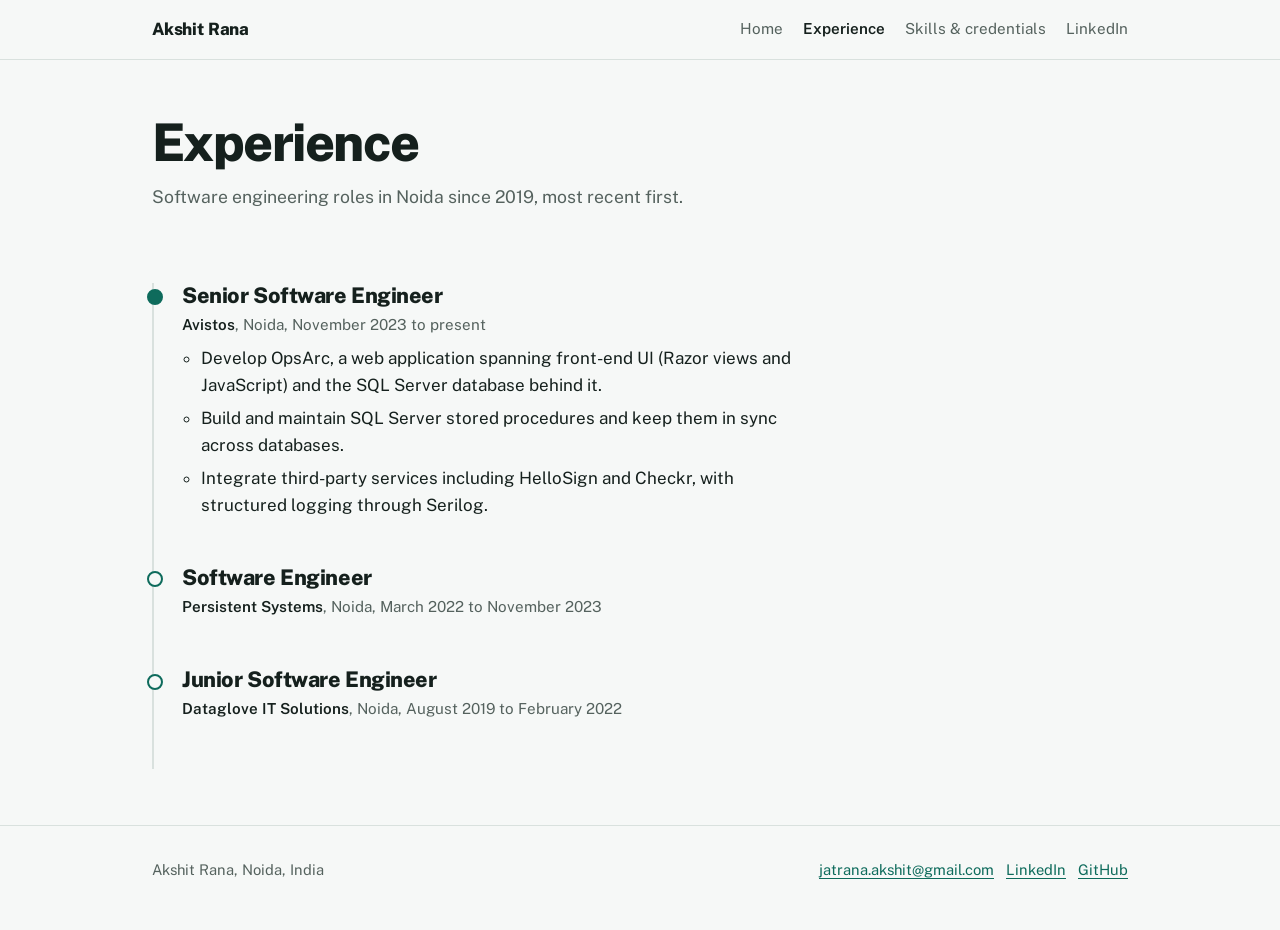
==== experience.html @ 20ec57c6 "Add profile site" ====
<!DOCTYPE html>
<html lang="en">
<head>
<meta charset="utf-8">
<meta name="viewport" content="width=device-width, initial-scale=1">
<meta name="theme-color" content="#0E6B5C">
<title>Experience | Akshit Rana</title>
<meta name="description" content="Akshit Rana is a Senior Software Engineer at Avistos building secure, scalable web applications with ASP.NET Core, C#, SQL Server and Azure.">
<link rel="preconnect" href="https://fonts.googleapis.com">
<link rel="preconnect" href="https://fonts.gstatic.com" crossorigin>
<link href="https://fonts.googleapis.com/css2?family=Public+Sans:wght@400;600;800&display=swap" rel="stylesheet">
<link rel="stylesheet" href="styles.css">
</head>
<body>
<header class="site-header">
  <div class="wrap">
    <a class="brand" href="index.html">Akshit Rana</a>
    <nav class="site-nav" aria-label="Main">
      <a href="index.html">Home</a>
      <a href="experience.html" aria-current="page">Experience</a>
      <a href="skills.html">Skills &amp; credentials</a>
      <a href="https://www.linkedin.com/in/akshitjatrana">LinkedIn</a>
    </nav>
  </div>
</header>
<main>
<div class="wrap">
  <div class="page-head">
    <h1>Experience</h1>
    <p>Software engineering roles in Noida since 2019, most recent first.</p>
  </div>
  <section class="block" aria-label="Roles">
    <ol class="timeline">
      <li class="current">
        <h2 style="font-size:1.35rem;margin:0 0 .25rem">Senior Software Engineer</h2>
        <p class="when"><span class="org">Avistos</span>, Noida, November 2023 to present</p>
        <ul>
          <li>Develop OpsArc, a web application spanning front-end UI (Razor views and JavaScript) and the SQL Server database behind it.</li>
          <li>Build and maintain SQL Server stored procedures and keep them in sync across databases.</li>
          <li>Integrate third-party services including HelloSign and Checkr, with structured logging through Serilog.</li>
        </ul>
      </li>
      <li>
        <h2 style="font-size:1.35rem;margin:0 0 .25rem">Software Engineer</h2>
        <p class="when"><span class="org">Persistent Systems</span>, Noida, March 2022 to November 2023</p>
      </li>
      <li>
        <h2 style="font-size:1.35rem;margin:0 0 .25rem">Junior Software Engineer</h2>
        <p class="when"><span class="org">Dataglove IT Solutions</span>, Noida, August 2019 to February 2022</p>
      </li>
    </ol>
  </section>
</div>
</main>
<footer class="site-footer">
  <div class="wrap">
    <span>Akshit Rana, Noida, India</span>
    <span><a href="mailto:jatrana.akshit@gmail.com">jatrana.akshit@gmail.com</a> &nbsp; <a href="https://www.linkedin.com/in/akshitjatrana">LinkedIn</a> &nbsp; <a href="https://github.com/akshitranadeveloper">GitHub</a></span>
  </div>
</footer>
</body>
</html>
---- styles.css ----
:root {
  --bg: #F6F8F7;
  --surface: #FFFFFF;
  --ink: #15201D;
  --muted: #55625E;
  --line: #D9E1DE;
  --accent: #0E6B5C;
  --accent-ink: #FFFFFF;
  --accent-soft: #DCEEE9;
  --t1: #9FD3C6;
  --t2: #4FA894;
  --t3: #0E6B5C;
  color-scheme: light;
}
@media (prefers-color-scheme: dark) {
  :root {
    --bg: #0F1715;
    --surface: #15201D;
    --ink: #E6EEEB;
    --muted: #9AAAA5;
    --line: #26332F;
    --accent: #4FC1A6;
    --accent-ink: #0F1715;
    --accent-soft: #173A33;
    --t1: #24524A;
    --t2: #2F8A76;
    --t3: #4FC1A6;
    color-scheme: dark;
  }
}

* { box-sizing: border-box; }
html { -webkit-text-size-adjust: 100%; }
body {
  margin: 0;
  background: var(--bg);
  color: var(--ink);
  font-family: "Public Sans", "Segoe UI", system-ui, -apple-system, sans-serif;
  font-size: 1.0625rem;
  line-height: 1.6;
}
img { max-width: 100%; display: block; }
a { color: var(--accent); text-underline-offset: 3px; }
a:focus-visible, .btn:focus-visible {
  outline: 3px solid var(--accent);
  outline-offset: 3px;
  border-radius: 4px;
}

.wrap { max-width: 64rem; margin: 0 auto; padding: 0 1.5rem; }

/* Header */
.site-header { border-bottom: 1px solid var(--line); }
.site-header .wrap {
  display: flex; align-items: center; justify-content: space-between;
  gap: 1rem; flex-wrap: wrap; padding-top: 1rem; padding-bottom: 1rem;
}
.brand { font-weight: 800; color: var(--ink); text-decoration: none; letter-spacing: -0.01em; }
.site-nav { display: flex; gap: 0.25rem 1.25rem; flex-wrap: wrap; }
.site-nav a { color: var(--muted); text-decoration: none; font-size: 0.95rem; }
.site-nav a:hover, .site-nav a[aria-current="page"] { color: var(--ink); }
.site-nav a[aria-current="page"] { font-weight: 600; }

/* Hero */
.hero { padding: 4rem 0 3rem; }
.hero-grid {
  display: grid; grid-template-columns: 1fr auto; gap: 3rem; align-items: start;
}
.hero h1 {
  font-size: clamp(2.6rem, 7vw, 4.5rem);
  line-height: 1;
  letter-spacing: -0.035em;
  font-weight: 800;
  margin: 0 0 0.75rem;
}
.role { font-size: 1.25rem; color: var(--muted); margin: 0 0 1.5rem; }
.lede { font-size: 1.2rem; max-width: 38rem; margin: 0 0 2rem; }
.actions { display: flex; gap: 0.75rem; flex-wrap: wrap; }
.btn {
  display: inline-block; padding: 0.7rem 1.2rem; border-radius: 6px;
  font-weight: 600; font-size: 0.95rem; text-decoration: none;
  border: 1.5px solid var(--accent);
}
.btn-primary { background: var(--accent); color: var(--accent-ink); }
.btn-secondary { color: var(--accent); background: transparent; }

.avatar {
  position: relative; width: 11rem; height: 11rem; border-radius: 50%;
  background: var(--accent-soft); color: var(--accent);
  display: grid; place-items: center; font-weight: 800; font-size: 3rem;
  overflow: hidden; flex-shrink: 0;
}
.avatar img { position: absolute; inset: 0; width: 100%; height: 100%; object-fit: cover; }

.facts {
  display: grid; grid-template-columns: repeat(4, 1fr); gap: 1.5rem;
  margin: 3rem 0 0; padding: 1.5rem 0 0; border-top: 1px solid var(--line);
}
.facts dt { font-size: 0.85rem; color: var(--muted); }
.facts dd { margin: 0.2rem 0 0; font-weight: 600; }

/* Career bar: the one memorable element */
.career { padding: 2.5rem 0 1rem; }
.career-bar { display: flex; height: 3.25rem; border-radius: 6px; overflow: hidden; }
.career-bar span { display: block; }
.career-legend {
  display: flex; margin-top: 0.75rem; gap: 0;
}
.career-legend div { padding-right: 1rem; font-size: 0.9rem; line-height: 1.35; }
.career-legend strong { display: block; font-size: 0.95rem; }
.career-legend small { color: var(--muted); font-size: 0.85rem; }
.c1 { flex: 31; } .c2 { flex: 20; } .c3 { flex: 36; }
.career-bar .c1 { background: var(--t1); }
.career-bar .c2 { background: var(--t2); }
.career-bar .c3 { background: var(--t3); }

/* Sections */
section.block { padding: 3.5rem 0; border-top: 1px solid var(--line); }
section.block:first-of-type { border-top: 0; }
h2 { font-size: 1.75rem; letter-spacing: -0.02em; line-height: 1.2; margin: 0 0 1.25rem; font-weight: 800; }
h3 { font-size: 1.1rem; margin: 0 0 0.35rem; line-height: 1.3; }
.prose { max-width: 40rem; }
.prose p { margin: 0 0 1rem; }

.areas { display: grid; grid-template-columns: repeat(3, 1fr); gap: 2rem 2.5rem; }
.areas p { margin: 0; color: var(--muted); font-size: 0.98rem; }

.explore { list-style: none; padding: 0; margin: 0; display: grid; grid-template-columns: repeat(2, 1fr); gap: 1rem; }
.explore a { height: 100%;
  display: block; padding: 1.25rem 1.4rem; border: 1px solid var(--line); border-radius: 8px;
  background: var(--surface); text-decoration: none; color: var(--ink);
}
.explore a:hover { border-color: var(--accent); }
.explore strong { display: block; color: var(--accent); margin-bottom: 0.2rem; }
.explore span { color: var(--muted); font-size: 0.95rem; }

/* Page header for inner pages */
.page-head { padding: 3.5rem 0 1rem; }
.page-head h1 { font-size: clamp(2.2rem, 5vw, 3.25rem); letter-spacing: -0.03em; line-height: 1.05; margin: 0 0 0.75rem; font-weight: 800; }
.page-head p { color: var(--muted); max-width: 38rem; margin: 0; font-size: 1.1rem; }

/* Timeline (experience) */
.timeline { list-style: none; margin: 0; padding: 0; border-left: 2px solid var(--line); }
.timeline li { position: relative; padding: 0 0 2.5rem 1.75rem; }
.timeline li::before {
  content: ""; position: absolute; left: -7px; top: 0.4rem;
  width: 12px; height: 12px; border-radius: 50%; background: var(--bg); border: 2px solid var(--accent);
}
.timeline li.current::before { background: var(--accent); }
.when { color: var(--muted); font-size: 0.95rem; margin: 0 0 0.5rem; }
.org { font-weight: 600; color: var(--ink); }
.timeline ul { margin: 0.5rem 0 0; padding-left: 1.2rem; max-width: 40rem; }
.timeline ul li { padding: 0 0 0.35rem; }
.timeline ul li::before { display: none; }

/* Skills */
.skill-groups { display: grid; grid-template-columns: repeat(2, 1fr); gap: 2rem 3rem; }
.tags { list-style: none; padding: 0; margin: 0.5rem 0 0; display: flex; flex-wrap: wrap; gap: 0.5rem; }
.tags li { background: var(--accent-soft); color: var(--ink); padding: 0.3rem 0.7rem; border-radius: 4px; font-size: 0.92rem; }

.certs { display: grid; grid-template-columns: repeat(2, 1fr); gap: 1rem; }
.cert { background: var(--surface); border: 1px solid var(--line); border-radius: 8px; padding: 1.25rem 1.4rem; }
.cert p { margin: 0.15rem 0; color: var(--muted); font-size: 0.95rem; }
.cert code { font-family: inherit; font-weight: 600; color: var(--ink); }

.edu { list-style: none; padding: 0; margin: 0; }
.edu li { padding: 1rem 0; border-bottom: 1px solid var(--line); display: flex; justify-content: space-between; gap: 1rem; flex-wrap: wrap; }
.edu li:last-child { border-bottom: 0; }
.edu p { margin: 0; color: var(--muted); }
.edu .yrs { color: var(--muted); font-size: 0.95rem; white-space: nowrap; }

/* Footer */
.site-footer { border-top: 1px solid var(--line); padding: 2rem 0 3rem; color: var(--muted); font-size: 0.92rem; }
.site-footer .wrap { display: flex; justify-content: space-between; gap: 1rem; flex-wrap: wrap; }

/* Page-load: one orchestrated moment on the career bar */
@media (prefers-reduced-motion: no-preference) {
  .career-bar span { transform-origin: left; animation: grow 0.9s cubic-bezier(.2,.7,.2,1) both; }
  .career-bar .c2 { animation-delay: 0.25s; }
  .career-bar .c3 { animation-delay: 0.5s; }
  @keyframes grow { from { transform: scaleX(0); } to { transform: scaleX(1); } }
}

@media (max-width: 760px) {
  .hero { padding-top: 2.5rem; }
  .hero-grid { grid-template-columns: 1fr; gap: 1.75rem; }
  .avatar { order: -1; width: 7.5rem; height: 7.5rem; font-size: 2rem; }
  .facts { grid-template-columns: repeat(2, 1fr); }
  .areas, .skill-groups, .certs, .explore { grid-template-columns: 1fr; }
  .career-legend { flex-direction: column; gap: 0.5rem; }
  .career-legend div { flex: none !important; }
}
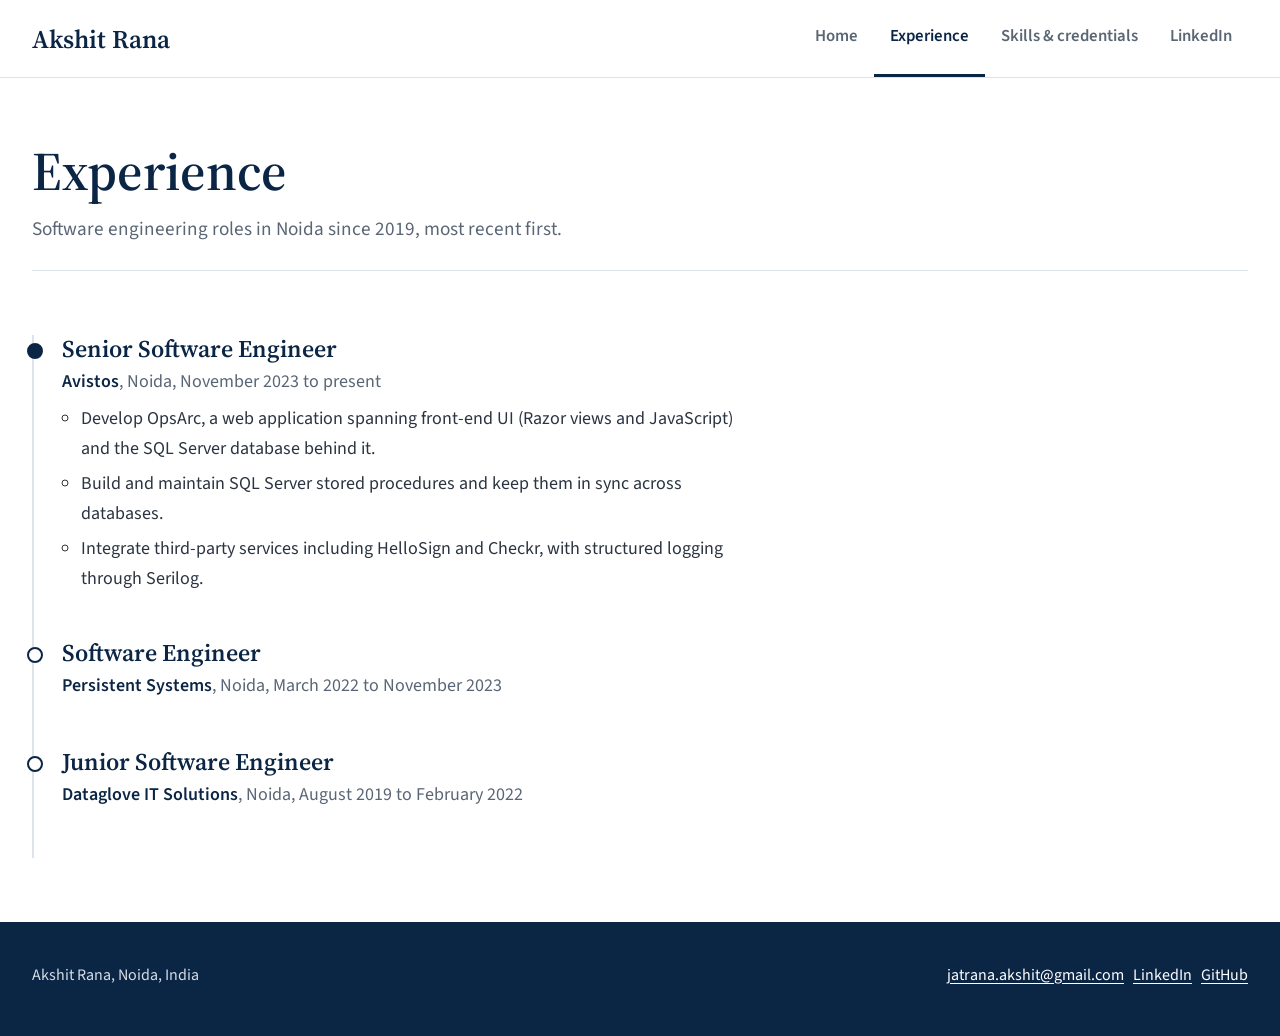
==== commit b4aa4d01: "Add files via upload" ====
--- a/experience.html
+++ b/experience.html
@@ -3,13 +3,13 @@
 <head>
 <meta charset="utf-8">
 <meta name="viewport" content="width=device-width, initial-scale=1">
-<meta name="theme-color" content="#0E6B5C">
+<meta name="theme-color" content="#0B3C6F">
 <title>Experience | Akshit Rana</title>
 <meta name="description" content="Akshit Rana is a Senior Software Engineer at Avistos building secure, scalable web applications with ASP.NET Core, C#, SQL Server and Azure.">
 <link rel="preconnect" href="https://fonts.googleapis.com">
 <link rel="preconnect" href="https://fonts.gstatic.com" crossorigin>
-<link href="https://fonts.googleapis.com/css2?family=Public+Sans:wght@400;600;800&display=swap" rel="stylesheet">
-<link rel="stylesheet" href="styles.css">
+<link href="https://fonts.googleapis.com/css2?family=Source+Serif+4:opsz,wght@8..60,600&family=Source+Sans+3:wght@400;600;700&display=swap" rel="stylesheet">
+<link rel="stylesheet" href="styles.css?v=5">
 </head>
 <body>
 <header class="site-header">
@@ -32,7 +32,7 @@
   <section class="block" aria-label="Roles">
     <ol class="timeline">
       <li class="current">
-        <h2 style="font-size:1.35rem;margin:0 0 .25rem">Senior Software Engineer</h2>
+        <h2 style="margin:0 0 .25rem">Senior Software Engineer</h2>
         <p class="when"><span class="org">Avistos</span>, Noida, November 2023 to present</p>
         <ul>
           <li>Develop OpsArc, a web application spanning front-end UI (Razor views and JavaScript) and the SQL Server database behind it.</li>
@@ -41,11 +41,11 @@
         </ul>
       </li>
       <li>
-        <h2 style="font-size:1.35rem;margin:0 0 .25rem">Software Engineer</h2>
+        <h2 style="margin:0 0 .25rem">Software Engineer</h2>
         <p class="when"><span class="org">Persistent Systems</span>, Noida, March 2022 to November 2023</p>
       </li>
       <li>
-        <h2 style="font-size:1.35rem;margin:0 0 .25rem">Junior Software Engineer</h2>
+        <h2 style="margin:0 0 .25rem">Junior Software Engineer</h2>
         <p class="when"><span class="org">Dataglove IT Solutions</span>, Noida, August 2019 to February 2022</p>
       </li>
     </ol>
--- a/styles.css
+++ b/styles.css
@@ -1,192 +1,176 @@
 :root {
-  --bg: #F6F8F7;
+  --bg: #FFFFFF;
+  --band: #F2F6FA;
   --surface: #FFFFFF;
-  --ink: #15201D;
-  --muted: #55625E;
-  --line: #D9E1DE;
-  --accent: #0E6B5C;
+  --ink: #0B2545;
+  --text: #2B3440;
+  --muted: #5A6675;
+  --line: #DCE3EA;
+  --accent: #1F5FA8;
   --accent-ink: #FFFFFF;
-  --accent-soft: #DCEEE9;
-  --t1: #9FD3C6;
-  --t2: #4FA894;
-  --t3: #0E6B5C;
+  --accent-soft: #E6EEF7;
+  --t1: #A9C4E4;
+  --t2: #4F82C0;
+  --t3: #0B3C6F;
   color-scheme: light;
-}
-@media (prefers-color-scheme: dark) {
-  :root {
-    --bg: #0F1715;
-    --surface: #15201D;
-    --ink: #E6EEEB;
-    --muted: #9AAAA5;
-    --line: #26332F;
-    --accent: #4FC1A6;
-    --accent-ink: #0F1715;
-    --accent-soft: #173A33;
-    --t1: #24524A;
-    --t2: #2F8A76;
-    --t3: #4FC1A6;
-    color-scheme: dark;
-  }
 }
 
 * { box-sizing: border-box; }
 html { -webkit-text-size-adjust: 100%; }
 body {
-  margin: 0;
-  background: var(--bg);
-  color: var(--ink);
-  font-family: "Public Sans", "Segoe UI", system-ui, -apple-system, sans-serif;
-  font-size: 1.0625rem;
-  line-height: 1.6;
+  margin: 0; background: var(--bg); color: var(--text);
+  font-family: "Source Sans 3", "Segoe UI", system-ui, -apple-system, sans-serif;
+  font-size: 1.125rem; line-height: 1.65;
 }
 img { max-width: 100%; display: block; }
 a { color: var(--accent); text-underline-offset: 3px; }
-a:focus-visible, .btn:focus-visible {
-  outline: 3px solid var(--accent);
-  outline-offset: 3px;
-  border-radius: 4px;
+a:focus-visible, .btn:focus-visible { outline: 3px solid var(--accent); outline-offset: 3px; border-radius: 4px; }
+h1, h2, .brand, .explore-title {
+  font-family: "Source Serif 4", Georgia, "Times New Roman", serif;
+  color: var(--ink);
 }
 
-.wrap { max-width: 64rem; margin: 0 auto; padding: 0 1.5rem; }
+.wrap { max-width: 82rem; margin: 0 auto; padding: 0 2rem; }
 
 /* Header */
-.site-header { border-bottom: 1px solid var(--line); }
-.site-header .wrap {
-  display: flex; align-items: center; justify-content: space-between;
-  gap: 1rem; flex-wrap: wrap; padding-top: 1rem; padding-bottom: 1rem;
+.site-header { border-bottom: 1px solid var(--line); background: var(--bg); }
+.site-header .wrap { display: flex; align-items: stretch; justify-content: space-between; gap: 1rem; flex-wrap: wrap; }
+.brand { font-size: 1.6rem; font-weight: 600; text-decoration: none; padding: 1.1rem 0; }
+.site-nav { display: flex; flex-wrap: wrap; }
+.site-nav a {
+  display: flex; align-items: center; padding: 0 1rem; color: var(--muted);
+  text-decoration: none; font-weight: 600; font-size: 1.05rem;
+  border-bottom: 3px solid transparent;
 }
-.brand { font-weight: 800; color: var(--ink); text-decoration: none; letter-spacing: -0.01em; }
-.site-nav { display: flex; gap: 0.25rem 1.25rem; flex-wrap: wrap; }
-.site-nav a { color: var(--muted); text-decoration: none; font-size: 0.95rem; }
-.site-nav a:hover, .site-nav a[aria-current="page"] { color: var(--ink); }
-.site-nav a[aria-current="page"] { font-weight: 600; }
+.site-nav a:hover { color: var(--ink); }
+.site-nav a[aria-current="page"] { color: var(--ink); border-bottom-color: var(--ink); }
 
 /* Hero */
-.hero { padding: 4rem 0 3rem; }
-.hero-grid {
-  display: grid; grid-template-columns: 1fr auto; gap: 3rem; align-items: start;
-}
-.hero h1 {
-  font-size: clamp(2.6rem, 7vw, 4.5rem);
-  line-height: 1;
-  letter-spacing: -0.035em;
-  font-weight: 800;
-  margin: 0 0 0.75rem;
-}
-.role { font-size: 1.25rem; color: var(--muted); margin: 0 0 1.5rem; }
-.lede { font-size: 1.2rem; max-width: 38rem; margin: 0 0 2rem; }
+.hero { padding: 4.5rem 0 3.5rem; }
+.hero-grid { display: grid; grid-template-columns: 1fr auto; gap: 3rem; align-items: start; }
+.hero h1 { font-size: clamp(2.6rem, 6vw, 4rem); line-height: 1.05; font-weight: 600; margin: 0 0 0.6rem; }
+.role { font-size: 1.35rem; color: var(--muted); margin: 0 0 1.5rem; }
+.lede { font-size: 1.25rem; max-width: 40rem; margin: 0 0 2rem; }
 .actions { display: flex; gap: 0.75rem; flex-wrap: wrap; }
-.btn {
-  display: inline-block; padding: 0.7rem 1.2rem; border-radius: 6px;
-  font-weight: 600; font-size: 0.95rem; text-decoration: none;
-  border: 1.5px solid var(--accent);
-}
-.btn-primary { background: var(--accent); color: var(--accent-ink); }
-.btn-secondary { color: var(--accent); background: transparent; }
+.btn { display: inline-block; padding: 0.7rem 1.3rem; border-radius: 4px; font-weight: 600; text-decoration: none; border: 1.5px solid var(--ink); }
+.btn-primary { background: var(--ink); color: var(--accent-ink); }
+.btn-secondary { color: var(--ink); background: transparent; }
 
 .avatar {
-  position: relative; width: 11rem; height: 11rem; border-radius: 50%;
-  background: var(--accent-soft); color: var(--accent);
-  display: grid; place-items: center; font-weight: 800; font-size: 3rem;
-  overflow: hidden; flex-shrink: 0;
+  position: relative; width: 14rem; height: 14rem; border-radius: 50%;
+  background: var(--accent-soft); color: var(--ink);
+  display: grid; place-items: center; font-weight: 700; font-size: 3rem; overflow: hidden; flex-shrink: 0;
 }
 .avatar img { position: absolute; inset: 0; width: 100%; height: 100%; object-fit: cover; }
 
-.facts {
-  display: grid; grid-template-columns: repeat(4, 1fr); gap: 1.5rem;
-  margin: 3rem 0 0; padding: 1.5rem 0 0; border-top: 1px solid var(--line);
-}
-.facts dt { font-size: 0.85rem; color: var(--muted); }
-.facts dd { margin: 0.2rem 0 0; font-weight: 600; }
+.facts { display: grid; grid-template-columns: repeat(4, 1fr); gap: 1.5rem; margin: 3rem 0 0; padding: 1.5rem 0 0; border-top: 1px solid var(--line); }
+.facts dt { font-size: 0.95rem; color: var(--muted); }
+.facts dd { margin: 0.2rem 0 0; font-weight: 600; color: var(--ink); }
 
-/* Career bar: the one memorable element */
-.career { padding: 2.5rem 0 1rem; }
-.career-bar { display: flex; height: 3.25rem; border-radius: 6px; overflow: hidden; }
+/* Career bar */
+.career { padding: 2rem 0 3rem; }
+.career-bar { display: flex; height: 3rem; border-radius: 4px; overflow: hidden; }
 .career-bar span { display: block; }
-.career-legend {
-  display: flex; margin-top: 0.75rem; gap: 0;
-}
-.career-legend div { padding-right: 1rem; font-size: 0.9rem; line-height: 1.35; }
-.career-legend strong { display: block; font-size: 0.95rem; }
-.career-legend small { color: var(--muted); font-size: 0.85rem; }
+.career-legend { display: flex; margin-top: 0.75rem; }
+.career-legend div { padding-right: 1rem; font-size: 0.95rem; line-height: 1.35; }
+.career-legend strong { display: block; color: var(--ink); }
+.career-legend small { color: var(--muted); font-size: 0.9rem; }
 .c1 { flex: 31; } .c2 { flex: 20; } .c3 { flex: 36; }
-.career-bar .c1 { background: var(--t1); }
-.career-bar .c2 { background: var(--t2); }
-.career-bar .c3 { background: var(--t3); }
+.career-bar .c1 { background: var(--t1); } .career-bar .c2 { background: var(--t2); } .career-bar .c3 { background: var(--t3); }
 
 /* Sections */
-section.block { padding: 3.5rem 0; border-top: 1px solid var(--line); }
-section.block:first-of-type { border-top: 0; }
-h2 { font-size: 1.75rem; letter-spacing: -0.02em; line-height: 1.2; margin: 0 0 1.25rem; font-weight: 800; }
-h3 { font-size: 1.1rem; margin: 0 0 0.35rem; line-height: 1.3; }
-.prose { max-width: 40rem; }
+section.block { padding: 4rem 0; border-top: 1px solid var(--line); }
+.band { background: var(--band); border-top: 1px solid var(--line); border-bottom: 1px solid var(--line); padding: 4.5rem 0; }
+.band + .wrap section.block:first-child { border-top: 0; }
+h2 { font-size: clamp(2rem, 4vw, 2.6rem); line-height: 1.15; margin: 0 0 1.25rem; font-weight: 600; }
+h3 { font-size: 1.15rem; margin: 0 0 0.35rem; line-height: 1.3; color: var(--ink); }
+.prose { max-width: 44rem; }
 .prose p { margin: 0 0 1rem; }
+.hint { color: var(--muted); margin: -0.25rem 0 1.75rem; }
 
 .areas { display: grid; grid-template-columns: repeat(3, 1fr); gap: 2rem 2.5rem; }
-.areas p { margin: 0; color: var(--muted); font-size: 0.98rem; }
+.areas p { margin: 0; color: var(--text); }
 
-.explore { list-style: none; padding: 0; margin: 0; display: grid; grid-template-columns: repeat(2, 1fr); gap: 1rem; }
-.explore a { height: 100%;
-  display: block; padding: 1.25rem 1.4rem; border: 1px solid var(--line); border-radius: 8px;
-  background: var(--surface); text-decoration: none; color: var(--ink);
+/* Badges */
+.badges { list-style: none; padding: 0; margin: 0; display: flex; flex-wrap: wrap; gap: 1.25rem; align-items: center; }
+.badge { display: block; text-decoration: none; border-radius: 6px; }
+.badge img { width: auto; height: 5.75rem; }
+.badge-text { display: none; }
+.badge.noimg .badge-text {
+  display: flex; flex-direction: column; justify-content: center; text-align: center;
+  width: 5.75rem; height: 5.75rem; padding: 0.4rem; border: 1.5px solid var(--ink); border-radius: 6px;
+  background: var(--surface); color: var(--ink); font-weight: 600; font-size: 0.75rem; line-height: 1.2;
 }
-.explore a:hover { border-color: var(--accent); }
-.explore strong { display: block; color: var(--accent); margin-bottom: 0.2rem; }
-.explore span { color: var(--muted); font-size: 0.95rem; }
+.badge.noimg .badge-text small { display: block; font-weight: 400; color: var(--muted); font-size: 0.65rem; }
 
-/* Page header for inner pages */
-.page-head { padding: 3.5rem 0 1rem; }
-.page-head h1 { font-size: clamp(2.2rem, 5vw, 3.25rem); letter-spacing: -0.03em; line-height: 1.05; margin: 0 0 0.75rem; font-weight: 800; }
-.page-head p { color: var(--muted); max-width: 38rem; margin: 0; font-size: 1.1rem; }
+/* Explore list */
+.explore { list-style: none; padding: 0; margin: 0; border-top: 1px solid var(--line); }
+.explore li { display: grid; grid-template-columns: 18rem 1fr; gap: 2rem; align-items: baseline; padding: 1.25rem 0; border-bottom: 1px solid var(--line); }
+.explore-title { font-size: 1.7rem; font-weight: 600; color: var(--accent); text-decoration: none; }
+.explore-title:hover { text-decoration: underline; }
+.explore p { margin: 0; }
 
-/* Timeline (experience) */
+/* Inner pages */
+.page-head { padding: 4rem 0 1.5rem; }
+.page-head h1 { font-size: clamp(2.4rem, 5vw, 3.4rem); line-height: 1.1; margin: 0 0 0.75rem; font-weight: 600; }
+.page-head p { color: var(--muted); max-width: 42rem; margin: 0; font-size: 1.2rem; }
+
 .timeline { list-style: none; margin: 0; padding: 0; border-left: 2px solid var(--line); }
-.timeline li { position: relative; padding: 0 0 2.5rem 1.75rem; }
-.timeline li::before {
-  content: ""; position: absolute; left: -7px; top: 0.4rem;
-  width: 12px; height: 12px; border-radius: 50%; background: var(--bg); border: 2px solid var(--accent);
-}
-.timeline li.current::before { background: var(--accent); }
-.when { color: var(--muted); font-size: 0.95rem; margin: 0 0 0.5rem; }
+.timeline > li { position: relative; padding: 0 0 2.5rem 1.75rem; }
+.timeline > li::before { content: ""; position: absolute; left: -7px; top: 0.5rem; width: 12px; height: 12px; border-radius: 50%; background: var(--bg); border: 2px solid var(--ink); }
+.timeline > li.current::before { background: var(--ink); }
+.timeline h2 { font-size: 1.5rem !important; }
+.when { color: var(--muted); margin: 0 0 0.5rem; }
 .org { font-weight: 600; color: var(--ink); }
-.timeline ul { margin: 0.5rem 0 0; padding-left: 1.2rem; max-width: 40rem; }
+.timeline ul { margin: 0.5rem 0 0; padding-left: 1.2rem; max-width: 44rem; }
 .timeline ul li { padding: 0 0 0.35rem; }
-.timeline ul li::before { display: none; }
 
-/* Skills */
 .skill-groups { display: grid; grid-template-columns: repeat(2, 1fr); gap: 2rem 3rem; }
 .tags { list-style: none; padding: 0; margin: 0.5rem 0 0; display: flex; flex-wrap: wrap; gap: 0.5rem; }
-.tags li { background: var(--accent-soft); color: var(--ink); padding: 0.3rem 0.7rem; border-radius: 4px; font-size: 0.92rem; }
+.tags li { background: var(--accent-soft); color: var(--ink); padding: 0.3rem 0.75rem; border-radius: 4px; font-size: 1rem; }
 
-.certs { display: grid; grid-template-columns: repeat(2, 1fr); gap: 1rem; }
-.cert { background: var(--surface); border: 1px solid var(--line); border-radius: 8px; padding: 1.25rem 1.4rem; }
-.cert p { margin: 0.15rem 0; color: var(--muted); font-size: 0.95rem; }
+.certs { display: grid; grid-template-columns: repeat(2, 1fr); gap: 1rem; margin-top: 2rem; }
+.cert { background: var(--surface); border: 1px solid var(--line); border-radius: 6px; padding: 1.25rem 1.4rem; }
+.cert p { margin: 0.15rem 0; color: var(--muted); }
 .cert code { font-family: inherit; font-weight: 600; color: var(--ink); }
 
 .edu { list-style: none; padding: 0; margin: 0; }
 .edu li { padding: 1rem 0; border-bottom: 1px solid var(--line); display: flex; justify-content: space-between; gap: 1rem; flex-wrap: wrap; }
 .edu li:last-child { border-bottom: 0; }
 .edu p { margin: 0; color: var(--muted); }
-.edu .yrs { color: var(--muted); font-size: 0.95rem; white-space: nowrap; }
+.edu .yrs { color: var(--muted); white-space: nowrap; }
 
 /* Footer */
-.site-footer { border-top: 1px solid var(--line); padding: 2rem 0 3rem; color: var(--muted); font-size: 0.92rem; }
+.site-footer { background: var(--ink); color: #D5DEE8; padding: 2.5rem 0 3rem; font-size: 1rem; }
+.site-footer a { color: #FFFFFF; }
 .site-footer .wrap { display: flex; justify-content: space-between; gap: 1rem; flex-wrap: wrap; }
 
-/* Page-load: one orchestrated moment on the career bar */
 @media (prefers-reduced-motion: no-preference) {
   .career-bar span { transform-origin: left; animation: grow 0.9s cubic-bezier(.2,.7,.2,1) both; }
-  .career-bar .c2 { animation-delay: 0.25s; }
-  .career-bar .c3 { animation-delay: 0.5s; }
+  .career-bar .c2 { animation-delay: 0.25s; } .career-bar .c3 { animation-delay: 0.5s; }
   @keyframes grow { from { transform: scaleX(0); } to { transform: scaleX(1); } }
 }
 
-@media (max-width: 760px) {
+@media (max-width: 800px) {
+  .wrap { padding: 0 1.25rem; }
+  .site-nav a { padding: 0.6rem 0.75rem; }
   .hero { padding-top: 2.5rem; }
   .hero-grid { grid-template-columns: 1fr; gap: 1.75rem; }
-  .avatar { order: -1; width: 7.5rem; height: 7.5rem; font-size: 2rem; }
+  .avatar { order: -1; width: 8rem; height: 8rem; font-size: 2rem; }
   .facts { grid-template-columns: repeat(2, 1fr); }
-  .areas, .skill-groups, .certs, .explore { grid-template-columns: 1fr; }
+  .areas, .skill-groups, .certs { grid-template-columns: 1fr; }
+  .explore li { grid-template-columns: 1fr; gap: 0.25rem; }
   .career-legend { flex-direction: column; gap: 0.5rem; }
   .career-legend div { flex: none !important; }
 }
+
+/* Certification list */
+.cert-list { list-style: none; padding: 0; margin: 0; display: grid; grid-template-columns: repeat(2, 1fr); gap: 1.75rem 3rem; }
+.cert-list li { display: flex; align-items: center; gap: 1.25rem; }
+.cert-list .badge img { height: 6.5rem; width: auto; }
+.cert-list .badge.noimg .badge-text { width: 6.5rem; height: 6.5rem; }
+.cert-name { margin: 0; font-size: 1.25rem; color: var(--ink); line-height: 1.35; }
+.cert-date { margin: 0.1rem 0 0.3rem; color: var(--muted); }
+.cert-list li a:not(.badge) { font-weight: 600; font-size: 1.1rem; }
+.hint.after { margin: 2rem 0 0; }
+@media (max-width: 800px) { .cert-list { grid-template-columns: 1fr; } }
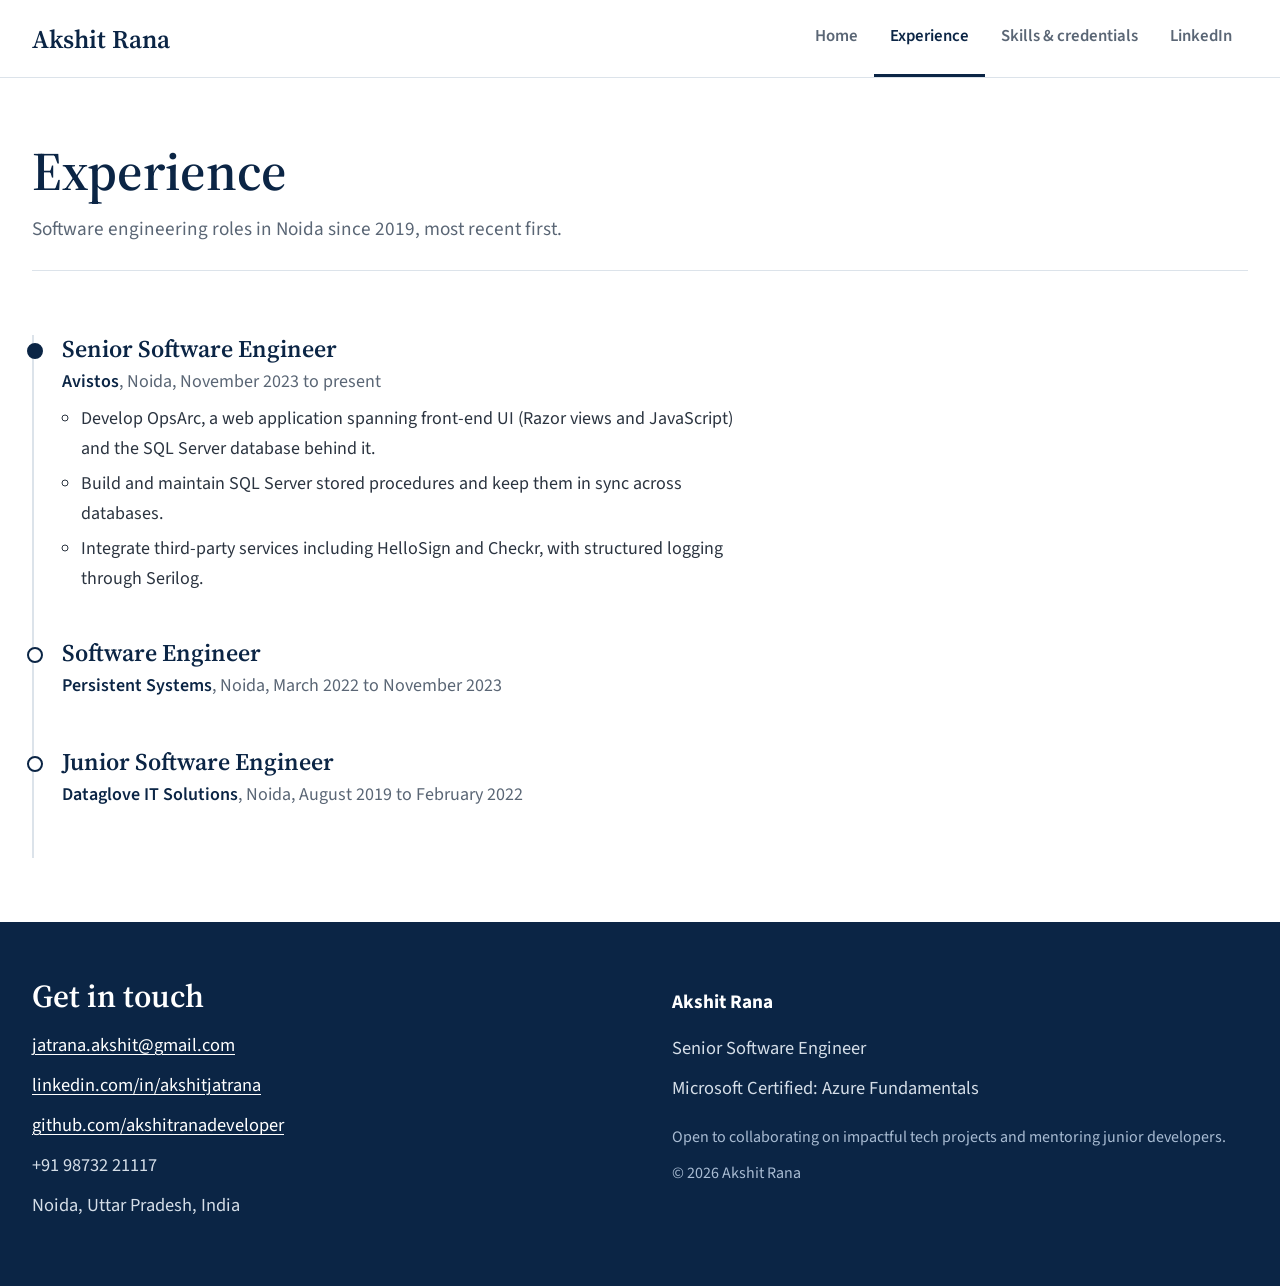
==== commit dd43f002: "Add files via upload" ====
--- a/experience.html
+++ b/experience.html
@@ -9,7 +9,7 @@
 <link rel="preconnect" href="https://fonts.googleapis.com">
 <link rel="preconnect" href="https://fonts.gstatic.com" crossorigin>
 <link href="https://fonts.googleapis.com/css2?family=Source+Serif+4:opsz,wght@8..60,600&family=Source+Sans+3:wght@400;600;700&display=swap" rel="stylesheet">
-<link rel="stylesheet" href="styles.css?v=5">
+<link rel="stylesheet" href="styles.css?v=6">
 </head>
 <body>
 <header class="site-header">
@@ -53,9 +53,22 @@
 </div>
 </main>
 <footer class="site-footer">
-  <div class="wrap">
-    <span>Akshit Rana, Noida, India</span>
-    <span><a href="mailto:jatrana.akshit@gmail.com">jatrana.akshit@gmail.com</a> &nbsp; <a href="https://www.linkedin.com/in/akshitjatrana">LinkedIn</a> &nbsp; <a href="https://github.com/akshitranadeveloper">GitHub</a></span>
+  <div class="wrap footer-grid">
+    <div>
+      <h2 class="footer-h">Get in touch</h2>
+      <p><a href="mailto:jatrana.akshit@gmail.com">jatrana.akshit@gmail.com</a></p>
+      <p><a href="https://www.linkedin.com/in/akshitjatrana">linkedin.com/in/akshitjatrana</a></p>
+      <p><a href="https://github.com/akshitranadeveloper">github.com/akshitranadeveloper</a></p>
+      <p><a class="plain" href="tel:+919873221117">+91 98732 21117</a></p>
+      <p>Noida, Uttar Pradesh, India</p>
+    </div>
+    <div>
+      <p class="footer-name">Akshit Rana</p>
+      <p>Senior Software Engineer</p>
+      <p>Microsoft Certified: Azure Fundamentals</p>
+      <p class="footer-note">Open to collaborating on impactful tech projects and mentoring junior developers.</p>
+      <p class="footer-note">© 2026 Akshit Rana</p>
+    </div>
   </div>
 </footer>
 </body>
--- a/styles.css
+++ b/styles.css
@@ -141,9 +141,16 @@
 .edu .yrs { color: var(--muted); white-space: nowrap; }
 
 /* Footer */
-.site-footer { background: var(--ink); color: #D5DEE8; padding: 2.5rem 0 3rem; font-size: 1rem; }
+.site-footer { background: var(--ink); color: #D5DEE8; padding: 3.5rem 0 3.5rem; }
+.footer-grid { display: grid; grid-template-columns: 1fr 1fr; gap: 2.5rem 4rem; }
+.site-footer p { margin: 0 0 0.6rem; font-size: 1.15rem; }
 .site-footer a { color: #FFFFFF; }
-.site-footer .wrap { display: flex; justify-content: space-between; gap: 1rem; flex-wrap: wrap; }
+.site-footer a.plain { text-decoration: none; color: #D5DEE8; }
+.footer-h { color: #FFFFFF; font-size: 2rem; margin: 0 0 1rem; }
+.footer-name { color: #FFFFFF; font-weight: 700; font-size: 1.2rem !important; margin-bottom: 0.9rem !important; padding-top: 0.6rem; }
+.site-footer .footer-note { font-size: 1rem; color: #A9BCD3; margin-top: 1.25rem; }
+.site-footer .footer-note + .footer-note { margin-top: 0; }
+@media (max-width: 800px) { .footer-grid { grid-template-columns: 1fr; } }
 
 @media (prefers-reduced-motion: no-preference) {
   .career-bar span { transform-origin: left; animation: grow 0.9s cubic-bezier(.2,.7,.2,1) both; }
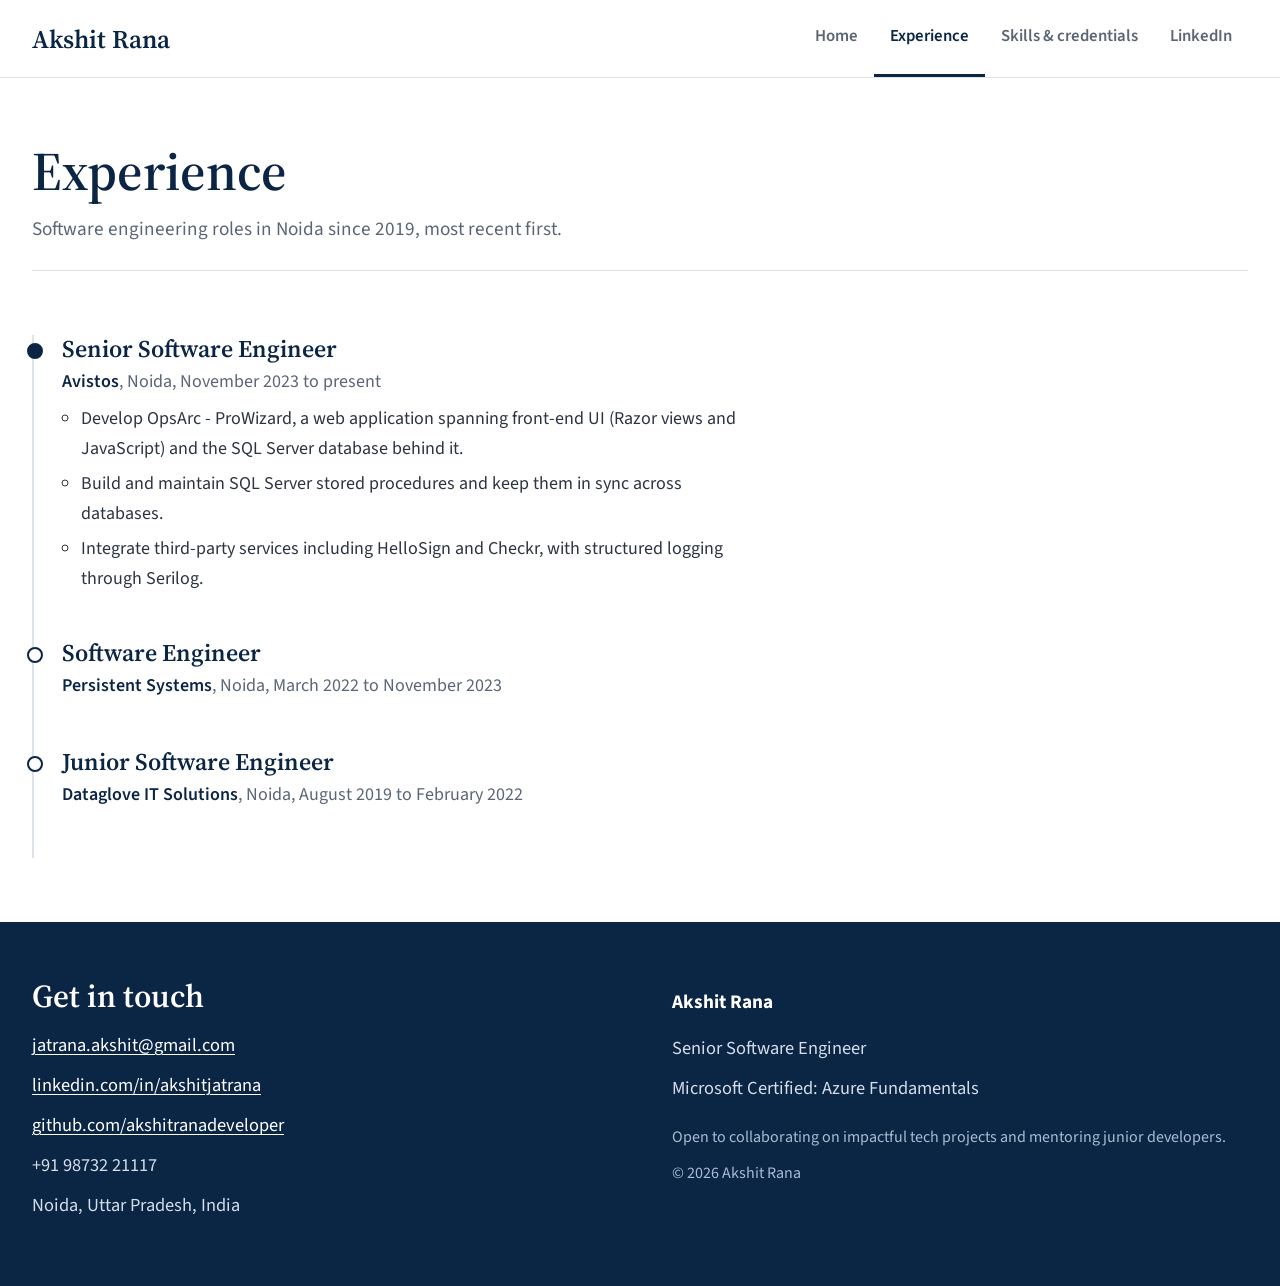
==== commit 0bd0f46c: "Update experience.html" ====
--- a/experience.html
+++ b/experience.html
@@ -35,7 +35,7 @@
         <h2 style="margin:0 0 .25rem">Senior Software Engineer</h2>
         <p class="when"><span class="org">Avistos</span>, Noida, November 2023 to present</p>
         <ul>
-          <li>Develop OpsArc, a web application spanning front-end UI (Razor views and JavaScript) and the SQL Server database behind it.</li>
+          <li>Develop OpsArc - ProWizard, a web application spanning front-end UI (Razor views and JavaScript) and the SQL Server database behind it.</li>
           <li>Build and maintain SQL Server stored procedures and keep them in sync across databases.</li>
           <li>Integrate third-party services including HelloSign and Checkr, with structured logging through Serilog.</li>
         </ul>
